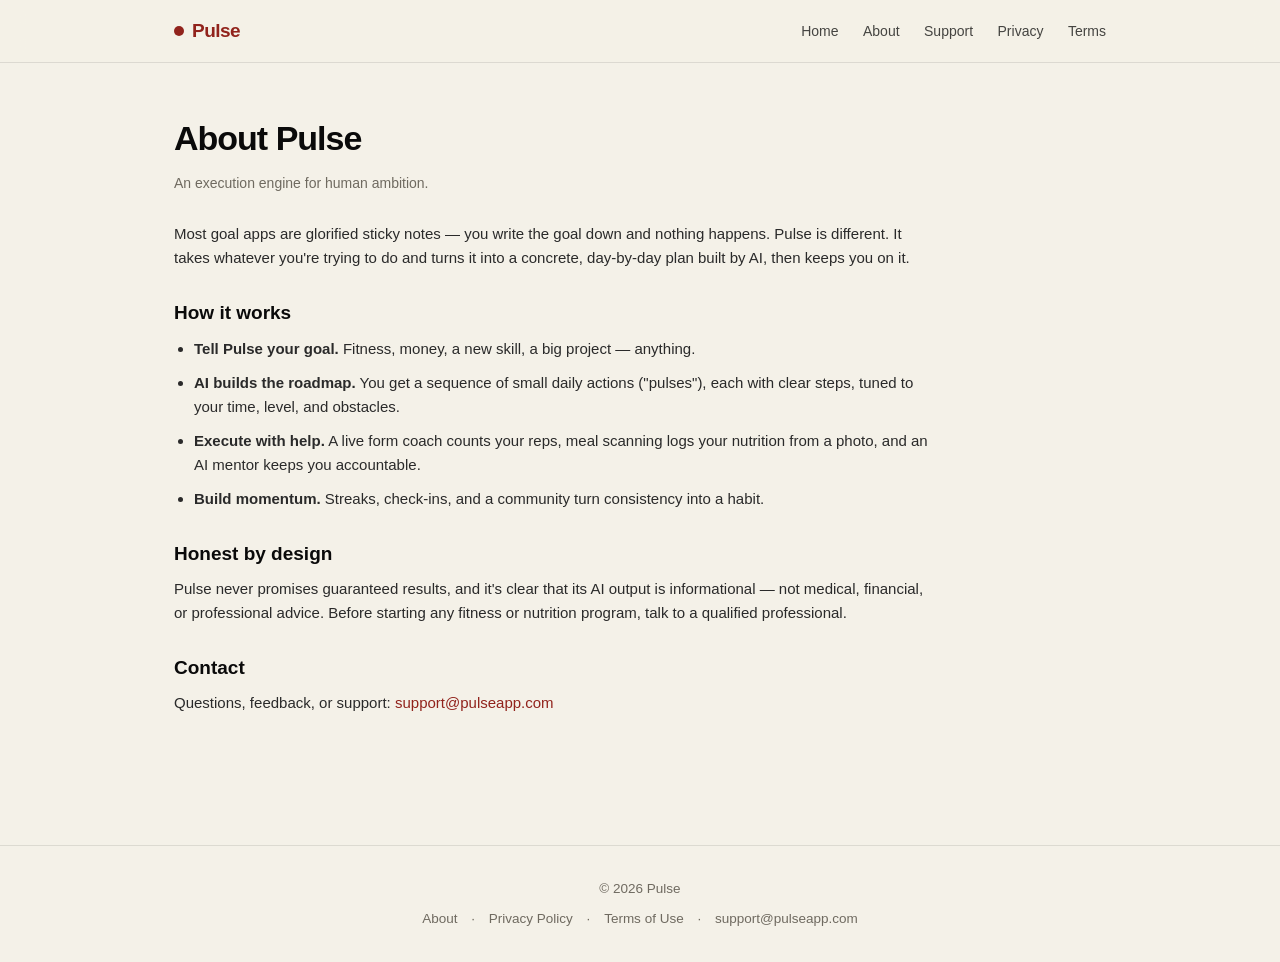
==== about.html @ 6c97bfaf "Pulse marketing site" ====
<!DOCTYPE html>
<html lang="en">
<head>
  <meta charset="UTF-8" />
  <meta name="viewport" content="width=device-width, initial-scale=1.0" />
  <title>About — Pulse</title>
  <meta name="description" content="Pulse is an AI goal-achievement engine: it turns ambition into a daily plan and helps you actually finish what you start." />
  <link rel="stylesheet" href="style.css" />
</head>
<body>
  <header>
    <nav>
      <a class="brand" href="index.html"><span class="dot"></span> Pulse</a>
      <div class="navlinks">
        <a href="index.html">Home</a>
        <a href="about.html">About</a>
        <a href="support.html">Support</a>
        <a href="privacy.html">Privacy</a>
        <a href="terms.html">Terms</a>
      </div>
    </nav>
  </header>

  <main>
    <section class="legal">
      <h1>About Pulse</h1>
      <p class="eff">An execution engine for human ambition.</p>

      <p>Most goal apps are glorified sticky notes — you write the goal down and nothing happens. Pulse is different. It takes whatever you're trying to do and turns it into a concrete, day-by-day plan built by AI, then keeps you on it.</p>

      <h2>How it works</h2>
      <ul>
        <li><strong>Tell Pulse your goal.</strong> Fitness, money, a new skill, a big project — anything.</li>
        <li><strong>AI builds the roadmap.</strong> You get a sequence of small daily actions ("pulses"), each with clear steps, tuned to your time, level, and obstacles.</li>
        <li><strong>Execute with help.</strong> A live form coach counts your reps, meal scanning logs your nutrition from a photo, and an AI mentor keeps you accountable.</li>
        <li><strong>Build momentum.</strong> Streaks, check-ins, and a community turn consistency into a habit.</li>
      </ul>

      <h2>Honest by design</h2>
      <p>Pulse never promises guaranteed results, and it's clear that its AI output is informational — not medical, financial, or professional advice. Before starting any fitness or nutrition program, talk to a qualified professional.</p>

      <h2>Contact</h2>
      <p>Questions, feedback, or support: <a href="mailto:support@pulseapp.com">support@pulseapp.com</a></p>
    </section>
  </main>

  <footer>
    <div>© <span id="yr"></span> Pulse</div>
    <div style="margin-top:8px">
      <a href="about.html">About</a> ·
      <a href="privacy.html">Privacy Policy</a> ·
      <a href="terms.html">Terms of Use</a> ·
      <a href="mailto:support@pulseapp.com">support@pulseapp.com</a>
    </div>
  </footer>
  <script>document.getElementById('yr').textContent = new Date().getFullYear();</script>
</body>
</html>
---- style.css ----
/* Pulse — marketing site. Mirrors the app's palette:
   cream #F4F1E8, warm-dark #0E0C08, signal red #91231C, gold #C9A227. */
:root {
  --bg: #F4F1E8;
  --paper: #FDFBF4;
  --ink: #0A0A0A;
  --muted: #6F6A60;
  --signal: #91231C;
  --gold: #C9A227;
  --hair: rgba(10,10,10,0.10);
  --radius: 16px;
  --maxw: 980px;
}
* { box-sizing: border-box; margin: 0; padding: 0; }
html { scroll-behavior: smooth; }
body {
  font-family: -apple-system, BlinkMacSystemFont, "Segoe UI", Helvetica, Arial, sans-serif;
  background: var(--bg);
  color: var(--ink);
  line-height: 1.6;
  -webkit-font-smoothing: antialiased;
}
a { color: var(--signal); text-decoration: none; }
a:hover { text-decoration: underline; }

/* Header / nav */
header {
  position: sticky; top: 0; z-index: 10;
  background: rgba(244,241,232,0.85);
  backdrop-filter: saturate(180%) blur(12px);
  border-bottom: 1px solid var(--hair);
}
nav {
  max-width: var(--maxw); margin: 0 auto;
  display: flex; align-items: center; justify-content: space-between;
  padding: 16px 24px;
}
.brand { display: flex; align-items: center; gap: 8px; font-weight: 700; font-size: 19px; letter-spacing: -0.5px; }
.brand .dot { width: 10px; height: 10px; border-radius: 50%; background: var(--signal); display: inline-block; }
.navlinks a { color: var(--ink); font-size: 14px; margin-left: 20px; opacity: 0.75; }
.navlinks a:hover { opacity: 1; text-decoration: none; }

/* Layout */
main { max-width: var(--maxw); margin: 0 auto; padding: 0 24px; }

/* Hero — copy + device side by side */
.hero {
  display: flex; align-items: center; justify-content: space-between;
  gap: 56px; padding: 72px 0 56px; flex-wrap: wrap;
}
.hero-copy { flex: 1 1 380px; max-width: 540px; }
.hero h1 { font-size: clamp(40px, 7vw, 62px); line-height: 1.04; letter-spacing: -2px; font-weight: 700; }
.hero h1 .accent { color: var(--signal); }
.hero p.sub { font-size: clamp(16px, 2.4vw, 20px); color: var(--muted); margin: 20px 0 0; }
.hero-actions { margin-top: 30px; }
.hero-device { flex: 0 0 auto; }

.cta {
  display: inline-block;
  background: var(--signal); color: #fff; font-weight: 600; font-size: 16px;
  padding: 15px 32px; border-radius: 9999px;
}
.cta:hover { text-decoration: none; opacity: 0.92; }
.cta.secondary { background: transparent; color: var(--signal); border: 1.5px solid var(--signal); margin-left: 8px; }

/* Device / phone frame */
.device {
  width: 264px; padding: 11px; border-radius: 44px;
  background: linear-gradient(160deg, #1a1a1a, #050505);
  box-shadow: 0 34px 80px rgba(10,10,10,0.30), inset 0 0 0 1px rgba(255,255,255,0.06);
}
.device img { width: 100%; display: block; border-radius: 33px; background: #0E0C08; }

/* Sections */
.section { padding: 52px 0; border-top: 1px solid var(--hair); }
.section.first { border-top: none; }
.section h2 { font-size: clamp(26px, 4vw, 33px); letter-spacing: -1px; margin-bottom: 8px; }
.section .lead { color: var(--muted); margin-bottom: 30px; font-size: 16px; }

/* Feature grid */
.grid { display: grid; grid-template-columns: repeat(auto-fit, minmax(250px, 1fr)); gap: 16px; }
.card {
  background: var(--paper); border: 1px solid var(--hair);
  border-radius: var(--radius); padding: 24px;
}
.card .ico {
  width: 42px; height: 42px; border-radius: 12px;
  background: rgba(145,35,28,0.10); color: var(--signal);
  display: flex; align-items: center; justify-content: center; font-size: 21px; margin-bottom: 14px;
}
.card h3 { font-size: 17px; margin-bottom: 5px; letter-spacing: -0.2px; }
.card p { color: var(--muted); font-size: 14.5px; }

/* How it works */
.steps { display: grid; grid-template-columns: repeat(auto-fit, minmax(220px, 1fr)); gap: 16px; }
.step { background: var(--paper); border: 1px solid var(--hair); border-radius: var(--radius); padding: 24px; }
.step .n {
  width: 32px; height: 32px; border-radius: 50%;
  background: var(--signal); color: #fff;
  display: flex; align-items: center; justify-content: center;
  font-weight: 700; font-size: 15px; margin-bottom: 14px;
}
.step h3 { font-size: 16.5px; margin-bottom: 4px; }
.step p { color: var(--muted); font-size: 14.5px; }

/* Screenshot showcase — phone frames */
.shots {
  display: flex; gap: 26px; overflow-x: auto; padding: 8px 4px 24px;
  scroll-snap-type: x mandatory; -webkit-overflow-scrolling: touch;
}
.shot { flex: 0 0 auto; scroll-snap-align: center; text-align: center; }
.shot .device { width: 226px; }
.shot .cap { margin-top: 14px; color: var(--muted); font-size: 13.5px; max-width: 226px; }
.shot .cap b { color: var(--ink); display: block; font-size: 14.5px; margin-bottom: 2px; }

/* Pricing */
.plans { display: grid; grid-template-columns: repeat(auto-fit, minmax(230px, 1fr)); gap: 16px; }
.plan { background: var(--paper); border: 1px solid var(--hair); border-radius: var(--radius); padding: 26px; }
.plan.featured { border-color: var(--gold); box-shadow: 0 8px 30px rgba(201,162,39,0.12); }
.plan .tag { font-weight: 700; font-size: 16px; }
.plan .tag .badge { font-size: 11px; color: var(--gold); border: 1px solid var(--gold); border-radius: 999px; padding: 2px 8px; margin-left: 6px; vertical-align: middle; }
.plan .price { font-size: 36px; font-weight: 700; letter-spacing: -1px; margin: 8px 0 16px; }
.plan ul { list-style: none; }
.plan li { padding: 6px 0; font-size: 14.5px; color: var(--ink); }
.plan li::before { content: "✓ "; color: var(--signal); font-weight: 700; }

/* FAQ */
.faq details { background: var(--paper); border: 1px solid var(--hair); border-radius: 12px; padding: 2px 20px; margin-bottom: 10px; }
.faq summary { cursor: pointer; font-weight: 600; padding: 16px 0; list-style: none; font-size: 15.5px; display: flex; justify-content: space-between; align-items: center; gap: 12px; }
.faq summary::-webkit-details-marker { display: none; }
.faq summary::after { content: "+"; color: var(--signal); font-weight: 700; font-size: 20px; }
.faq details[open] summary::after { content: "\2013"; }
.faq details p { color: var(--muted); padding: 0 0 16px; font-size: 14.5px; }

/* CTA band */
.band { text-align: center; background: var(--paper); border: 1px solid var(--hair); border-radius: 22px; padding: 48px 24px; }

/* Legal pages */
.legal { padding: 48px 0 80px; max-width: 760px; }
.legal h1 { font-size: 34px; letter-spacing: -1px; margin-bottom: 6px; }
.legal .eff { color: var(--muted); font-size: 14px; margin-bottom: 28px; }
.legal h2 { font-size: 19px; margin: 28px 0 8px; }
.legal p, .legal li { color: #2a2a2a; font-size: 15px; margin-bottom: 10px; }
.legal ul { margin-left: 20px; margin-bottom: 12px; }
.legal .banner {
  background: rgba(145,35,28,0.08);
  border: 1px solid rgba(145,35,28,0.25);
  border-radius: 12px;
  padding: 14px 16px;
  color: var(--signal);
  font-weight: 600;
  font-size: 13.5px;
  margin: 8px 0 24px;
}

/* Footer */
footer {
  border-top: 1px solid var(--hair); margin-top: 40px;
  padding: 32px 24px; text-align: center; color: var(--muted); font-size: 13.5px;
}
footer a { color: var(--muted); margin: 0 10px; }

@media (max-width: 720px) {
  .hero { padding-top: 48px; gap: 36px; }
  .hero-device { margin: 0 auto; }
}

@media (prefers-color-scheme: dark) {
  :root {
    --bg: #0E0C08; --paper: #181612; --ink: #F4F1E8; --muted: #A29C90;
    --signal: #D24438; --hair: rgba(244,241,232,0.12);
  }
  header { background: rgba(14,12,8,0.85); }
  .legal p, .legal li { color: #d8d3c7; }
  .device { box-shadow: 0 34px 80px rgba(0,0,0,0.5), inset 0 0 0 1px rgba(255,255,255,0.08); }
}
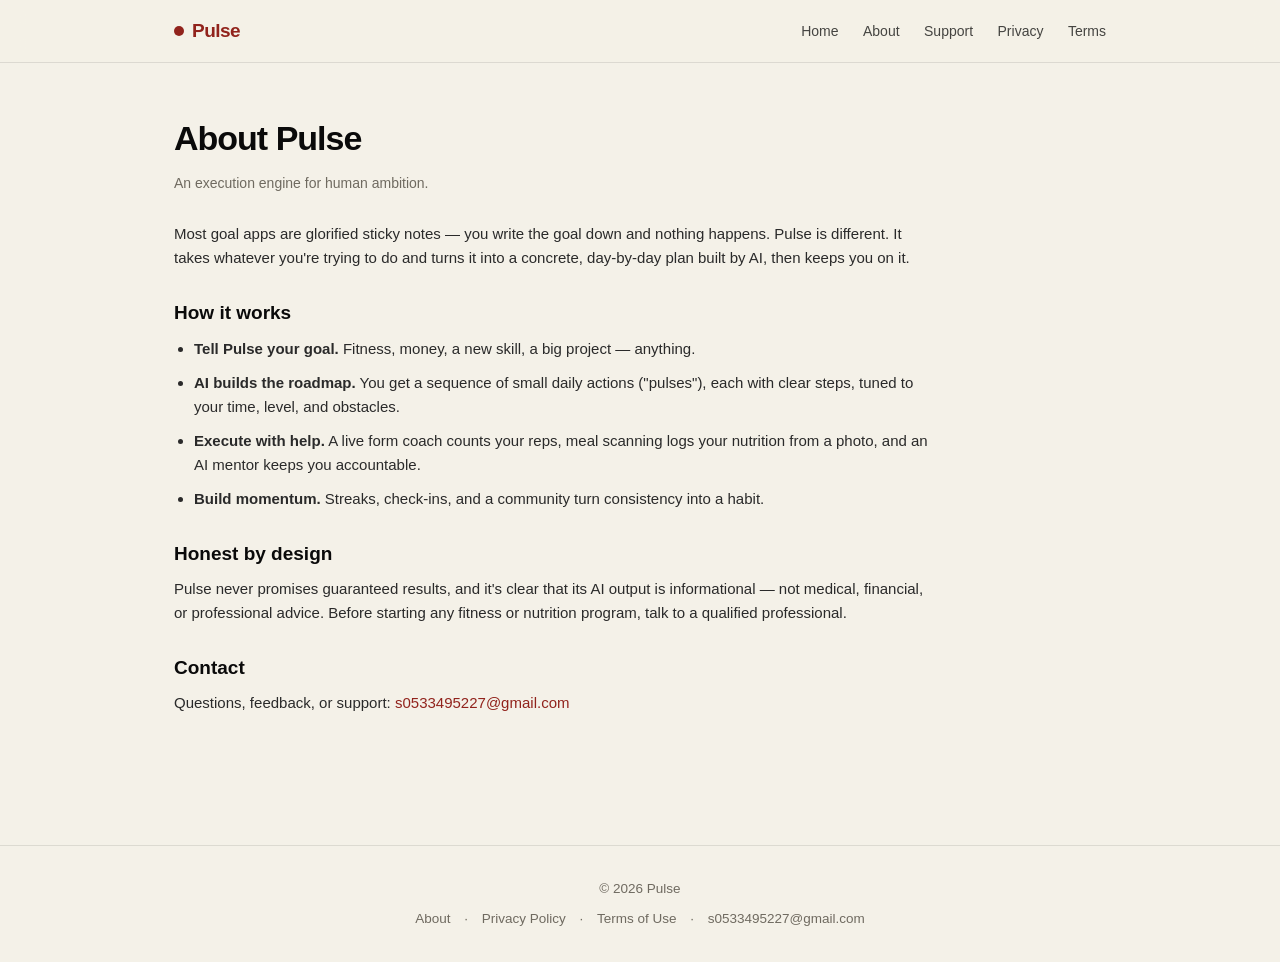
==== commit 5a15dd4c: "Update site contact email to s0533495227@gmail.com; remove placeholder pulseapp.com domain" ====
--- a/about.html
+++ b/about.html
@@ -40,7 +40,7 @@
       <p>Pulse never promises guaranteed results, and it's clear that its AI output is informational — not medical, financial, or professional advice. Before starting any fitness or nutrition program, talk to a qualified professional.</p>
 
       <h2>Contact</h2>
-      <p>Questions, feedback, or support: <a href="mailto:support@pulseapp.com">support@pulseapp.com</a></p>
+      <p>Questions, feedback, or support: <a href="mailto:s0533495227@gmail.com">s0533495227@gmail.com</a></p>
     </section>
   </main>
 
@@ -50,7 +50,7 @@
       <a href="about.html">About</a> ·
       <a href="privacy.html">Privacy Policy</a> ·
       <a href="terms.html">Terms of Use</a> ·
-      <a href="mailto:support@pulseapp.com">support@pulseapp.com</a>
+      <a href="mailto:s0533495227@gmail.com">s0533495227@gmail.com</a>
     </div>
   </footer>
   <script>document.getElementById('yr').textContent = new Date().getFullYear();</script>
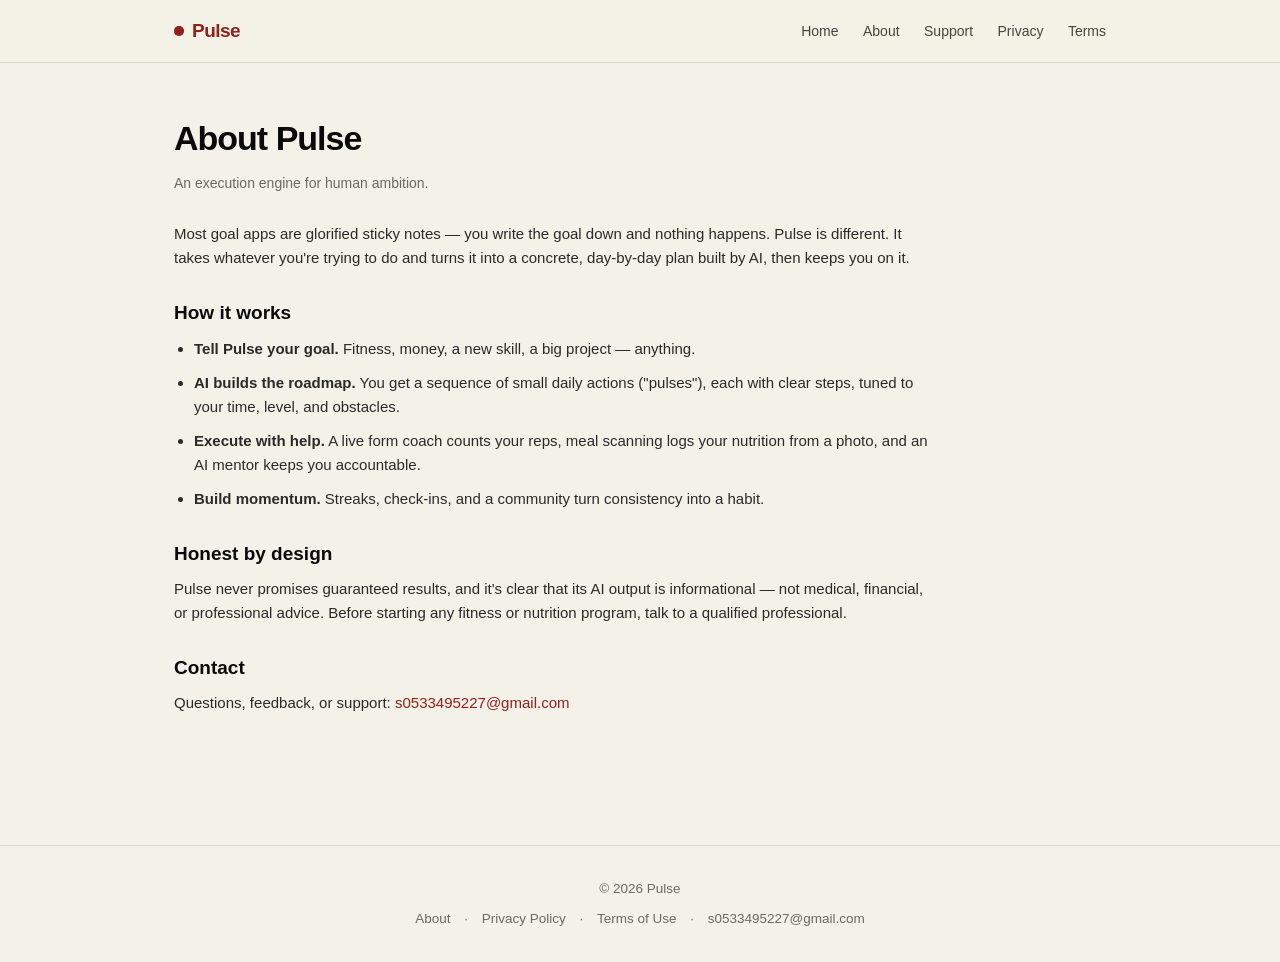
==== commit be921c7e: "Sync site to app: DeepSeek (not Groq/Firebase), single $10 Pro plan, coach wording, current legal" ====
--- a/about.html
+++ b/about.html
@@ -6,6 +6,12 @@
   <title>About — Pulse</title>
   <meta name="description" content="Pulse is an AI goal-achievement engine: it turns ambition into a daily plan and helps you actually finish what you start." />
   <link rel="stylesheet" href="style.css" />
+  <link rel="icon" type="image/png" sizes="32x32" href="assets/favicon-32.png" />
+  <link rel="icon" type="image/png" sizes="192x192" href="assets/favicon-192.png" />
+  <link rel="apple-touch-icon" href="assets/apple-touch-icon.png" />
+  <link rel="manifest" href="site.webmanifest" />
+  <meta name="theme-color" content="#91231C" media="(prefers-color-scheme: light)" />
+  <meta name="theme-color" content="#0E0C08" media="(prefers-color-scheme: dark)" />
 </head>
 <body>
   <header>
@@ -53,6 +59,6 @@
       <a href="mailto:s0533495227@gmail.com">s0533495227@gmail.com</a>
     </div>
   </footer>
-  <script>document.getElementById('yr').textContent = new Date().getFullYear();</script>
+  <script src="main.js" defer></script>
 </body>
 </html>
--- a/style.css
+++ b/style.css
@@ -174,3 +174,98 @@
   .legal p, .legal li { color: #d8d3c7; }
   .device { box-shadow: 0 34px 80px rgba(0,0,0,0.5), inset 0 0 0 1px rgba(255,255,255,0.08); }
 }
+
+/* ============================================================
+   Micro-interactions — make the page feel alive
+   ============================================================ */
+
+/* Brand dot: a living "pulse" ring, on-brand for the product. */
+.brand .dot { position: relative; }
+.brand .dot::after {
+  content: ""; position: absolute; inset: 0; border-radius: 50%;
+  background: var(--signal); opacity: 0.55;
+  animation: pulsering 2.4s ease-out infinite;
+}
+@keyframes pulsering {
+  0%   { transform: scale(1);   opacity: 0.55; }
+  70%  { transform: scale(2.6); opacity: 0; }
+  100% { transform: scale(2.6); opacity: 0; }
+}
+
+/* Nav links: sliding underline on hover. */
+.navlinks a { position: relative; transition: opacity .2s ease; }
+.navlinks a::after {
+  content: ""; position: absolute; left: 0; bottom: -4px; height: 2px; width: 100%;
+  background: var(--signal); border-radius: 2px;
+  transform: scaleX(0); transform-origin: left; transition: transform .28s cubic-bezier(.2,.7,.2,1);
+}
+.navlinks a:hover::after { transform: scaleX(1); }
+
+/* Buttons: hover lift + press feedback. */
+.cta {
+  transition: transform .18s cubic-bezier(.2,.7,.2,1), box-shadow .22s ease, opacity .2s ease, background .2s ease;
+  will-change: transform;
+}
+.cta:hover { transform: translateY(-2px); box-shadow: 0 12px 26px rgba(145,35,28,0.28); }
+.cta:active { transform: translateY(0) scale(0.98); box-shadow: 0 4px 12px rgba(145,35,28,0.22); }
+.cta.secondary:hover { box-shadow: 0 10px 22px rgba(145,35,28,0.16); background: rgba(145,35,28,0.06); }
+
+/* Cards / steps / plans / shots: hover lift with a warmer shadow. */
+.card, .step, .plan {
+  transition: transform .28s cubic-bezier(.2,.7,.2,1), box-shadow .28s ease, border-color .28s ease;
+  will-change: transform;
+}
+.card:hover, .step:hover {
+  transform: translateY(-6px);
+  box-shadow: 0 18px 40px rgba(10,10,10,0.12);
+  border-color: rgba(145,35,28,0.28);
+}
+.plan:hover { transform: translateY(-6px); box-shadow: 0 18px 44px rgba(10,10,10,0.14); }
+.plan.featured:hover { box-shadow: 0 20px 50px rgba(201,162,39,0.22); }
+
+/* Card icon: gentle pop when its card is hovered. */
+.card .ico { transition: transform .3s cubic-bezier(.2,.7,.2,1), background .3s ease; }
+.card:hover .ico { transform: scale(1.12) rotate(-4deg); background: rgba(145,35,28,0.16); }
+
+/* Step number: subtle spin-in feel on hover. */
+.step .n { transition: transform .3s cubic-bezier(.2,.7,.2,1); }
+.step:hover .n { transform: scale(1.1) rotate(6deg); }
+
+/* Screenshot devices: lift + lighten shadow on hover. */
+.shot .device { transition: transform .3s cubic-bezier(.2,.7,.2,1), box-shadow .3s ease; }
+.shot:hover .device { transform: translateY(-8px) rotate(-1deg); box-shadow: 0 40px 90px rgba(10,10,10,0.35); }
+
+/* FAQ: animate the open/close marker + reveal the answer. */
+.faq summary::after { transition: transform .25s ease; }
+.faq details[open] summary::after { transform: rotate(180deg); }
+.faq details { transition: border-color .25s ease, box-shadow .25s ease; }
+.faq details[open] { box-shadow: 0 8px 24px rgba(10,10,10,0.07); }
+.faq details[open] p { animation: faqfade .35s ease both; }
+@keyframes faqfade { from { opacity: 0; transform: translateY(-6px); } to { opacity: 1; transform: none; } }
+
+/* Footer links: same sliding underline cue. */
+footer a { position: relative; transition: color .2s ease; }
+footer a:hover { color: var(--ink); text-decoration: none; }
+
+/* Scroll-reveal: only active once JS adds .reveal-on (no-JS sees everything). */
+.reveal-on .reveal {
+  opacity: 0; transform: translateY(24px);
+  transition: opacity .7s cubic-bezier(.2,.7,.2,1), transform .7s cubic-bezier(.2,.7,.2,1);
+}
+.reveal-on .reveal.in { opacity: 1; transform: none; }
+
+/* Hero entrance on load. */
+.reveal-on .hero-copy { animation: rise .8s cubic-bezier(.2,.7,.2,1) both; }
+.reveal-on .hero-device { animation: rise .8s cubic-bezier(.2,.7,.2,1) .12s both; }
+@keyframes rise { from { opacity: 0; transform: translateY(28px); } to { opacity: 1; transform: none; } }
+
+/* Respect users who prefer less motion — disable all of the above. */
+@media (prefers-reduced-motion: reduce) {
+  html { scroll-behavior: auto; }
+  .brand .dot::after { animation: none; display: none; }
+  .reveal-on .reveal { opacity: 1 !important; transform: none !important; transition: none; }
+  .reveal-on .hero-copy, .reveal-on .hero-device { animation: none; }
+  .cta, .card, .step, .plan, .shot .device, .card .ico, .step .n { transition: none; }
+  .cta:hover, .card:hover, .step:hover, .plan:hover, .shot:hover .device { transform: none; }
+  .faq details[open] p { animation: none; }
+}
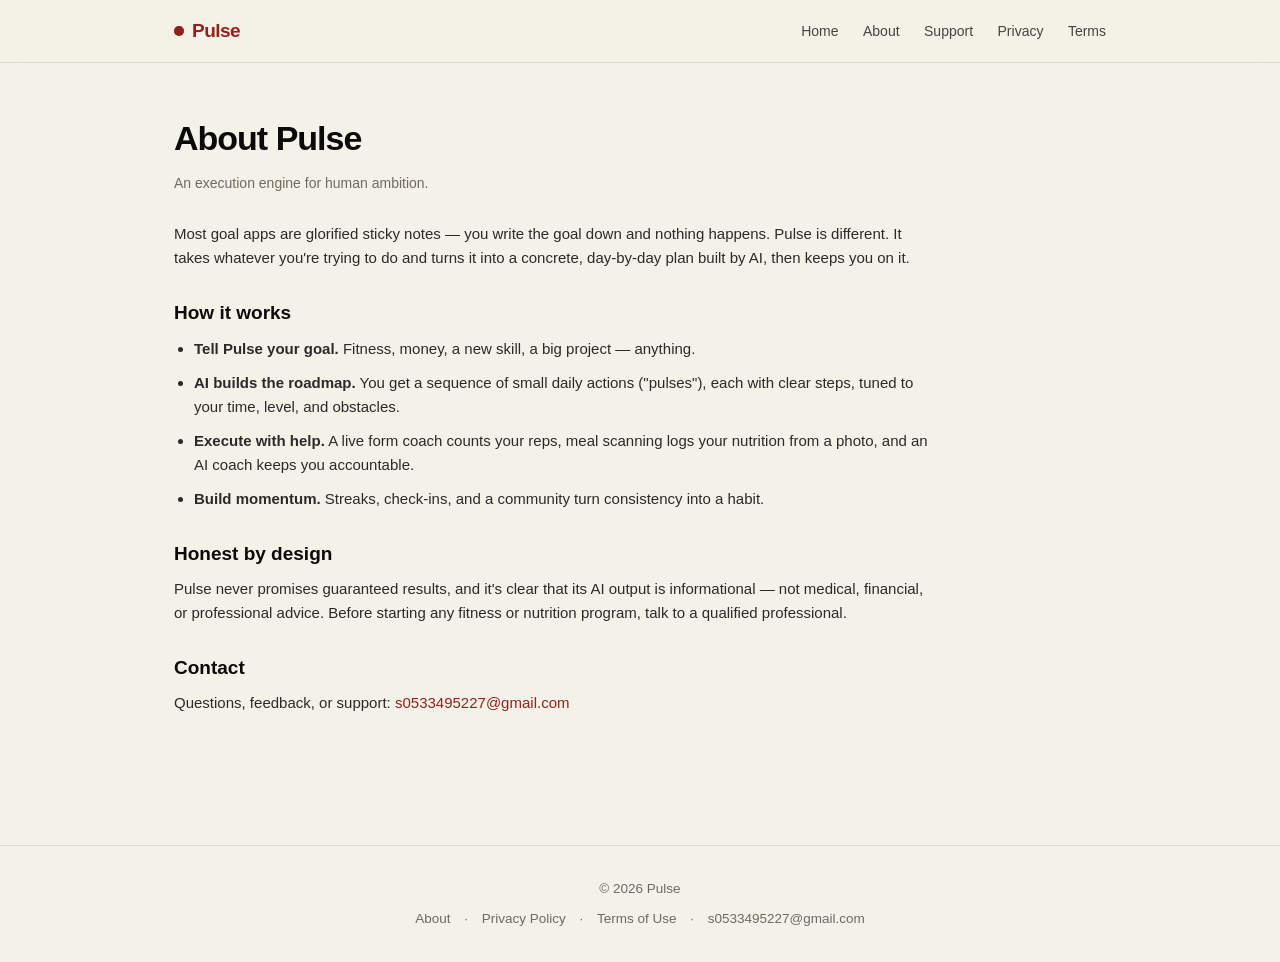
==== commit f89aa343: "Finish app-parity sync: support/about coach wording, single Pro plan, fresh dashboard screenshot, co" ====
--- a/about.html
+++ b/about.html
@@ -38,7 +38,7 @@
       <ul>
         <li><strong>Tell Pulse your goal.</strong> Fitness, money, a new skill, a big project — anything.</li>
         <li><strong>AI builds the roadmap.</strong> You get a sequence of small daily actions ("pulses"), each with clear steps, tuned to your time, level, and obstacles.</li>
-        <li><strong>Execute with help.</strong> A live form coach counts your reps, meal scanning logs your nutrition from a photo, and an AI mentor keeps you accountable.</li>
+        <li><strong>Execute with help.</strong> A live form coach counts your reps, meal scanning logs your nutrition from a photo, and an AI coach keeps you accountable.</li>
         <li><strong>Build momentum.</strong> Streaks, check-ins, and a community turn consistency into a habit.</li>
       </ul>
 
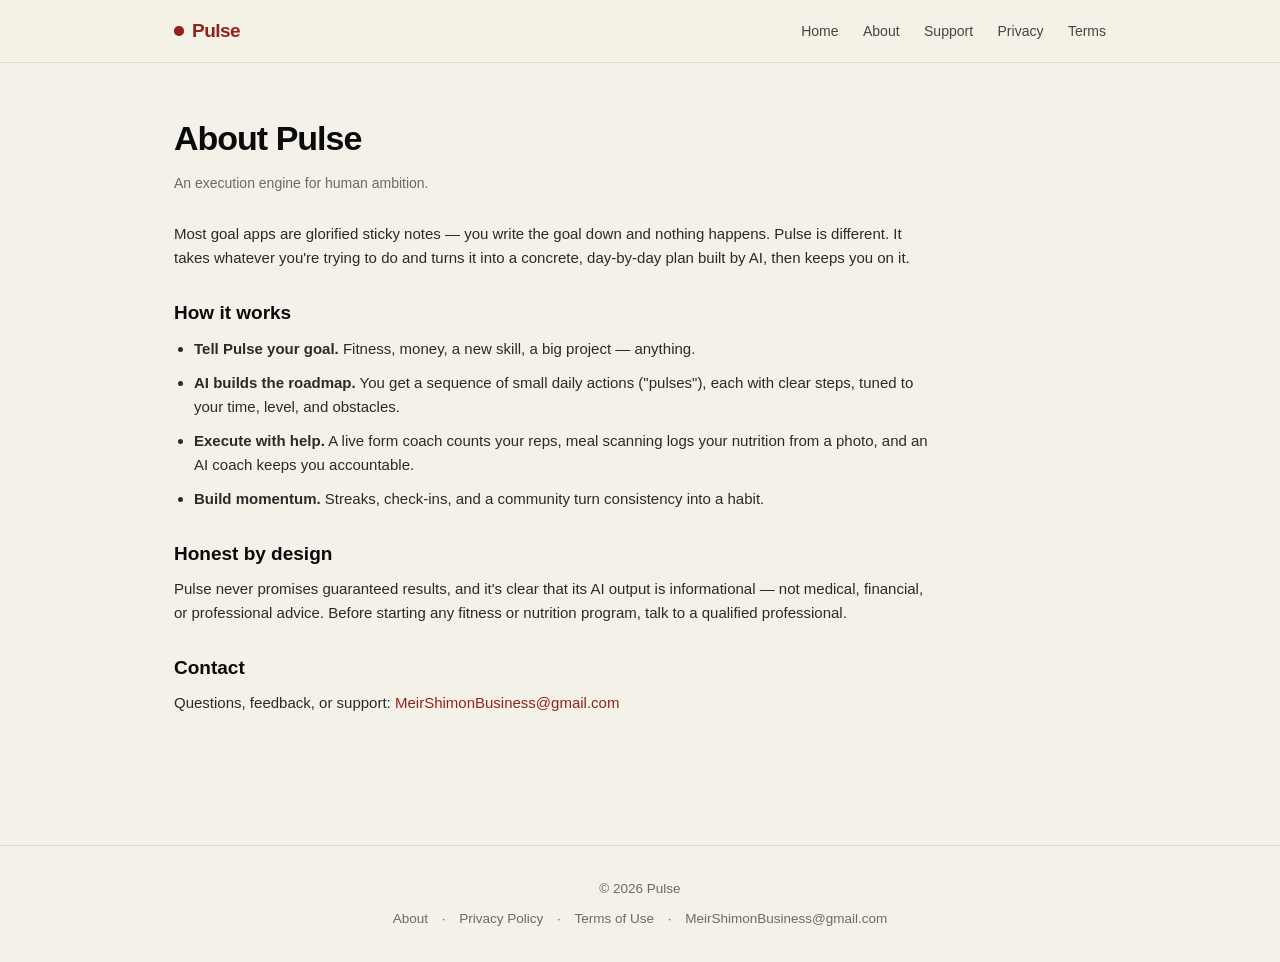
==== commit c6e3560e: "Update all contact emails to MeirShimonBusiness@gmail.com" ====
--- a/about.html
+++ b/about.html
@@ -46,7 +46,7 @@
       <p>Pulse never promises guaranteed results, and it's clear that its AI output is informational — not medical, financial, or professional advice. Before starting any fitness or nutrition program, talk to a qualified professional.</p>
 
       <h2>Contact</h2>
-      <p>Questions, feedback, or support: <a href="mailto:s0533495227@gmail.com">s0533495227@gmail.com</a></p>
+      <p>Questions, feedback, or support: <a href="mailto:MeirShimonBusiness@gmail.com">MeirShimonBusiness@gmail.com</a></p>
     </section>
   </main>
 
@@ -56,7 +56,7 @@
       <a href="about.html">About</a> ·
       <a href="privacy.html">Privacy Policy</a> ·
       <a href="terms.html">Terms of Use</a> ·
-      <a href="mailto:s0533495227@gmail.com">s0533495227@gmail.com</a>
+      <a href="mailto:MeirShimonBusiness@gmail.com">MeirShimonBusiness@gmail.com</a>
     </div>
   </footer>
   <script src="main.js" defer></script>
--- a/style.css
+++ b/style.css
@@ -259,6 +259,28 @@
 .reveal-on .hero-device { animation: rise .8s cubic-bezier(.2,.7,.2,1) .12s both; }
 @keyframes rise { from { opacity: 0; transform: translateY(28px); } to { opacity: 1; transform: none; } }
 
+/* Scroll-progress bar — a thin signal-red line at the very top that fills as
+   you scroll. Subtle "alive" cue that also aids orientation on long pages. */
+.scrollbar {
+  position: fixed; top: 0; left: 0; height: 3px; width: 0%;
+  background: linear-gradient(90deg, var(--signal), var(--gold));
+  z-index: 50; border-radius: 0 2px 2px 0;
+  transition: width .08s linear;
+}
+
+/* "Free" tag on the Custom Workout card. */
+.freetag {
+  font-size: 11px; font-weight: 700; color: var(--signal);
+  border: 1px solid var(--signal); border-radius: 999px;
+  padding: 1px 8px; margin-left: 6px; vertical-align: middle;
+  letter-spacing: 0.2px;
+}
+
+/* Hero device: a slow, gentle float so the screenshot feels live (not static).
+   Starts only after the load-in animation, and never under reduced-motion. */
+.reveal-on .hero-device { animation: rise .8s cubic-bezier(.2,.7,.2,1) .12s both, floaty 6s ease-in-out 1s infinite; }
+@keyframes floaty { 0%,100% { transform: translateY(0); } 50% { transform: translateY(-10px); } }
+
 /* Respect users who prefer less motion — disable all of the above. */
 @media (prefers-reduced-motion: reduce) {
   html { scroll-behavior: auto; }
@@ -268,4 +290,5 @@
   .cta, .card, .step, .plan, .shot .device, .card .ico, .step .n { transition: none; }
   .cta:hover, .card:hover, .step:hover, .plan:hover, .shot:hover .device { transform: none; }
   .faq details[open] p { animation: none; }
-}
+  .scrollbar { display: none; }
+}
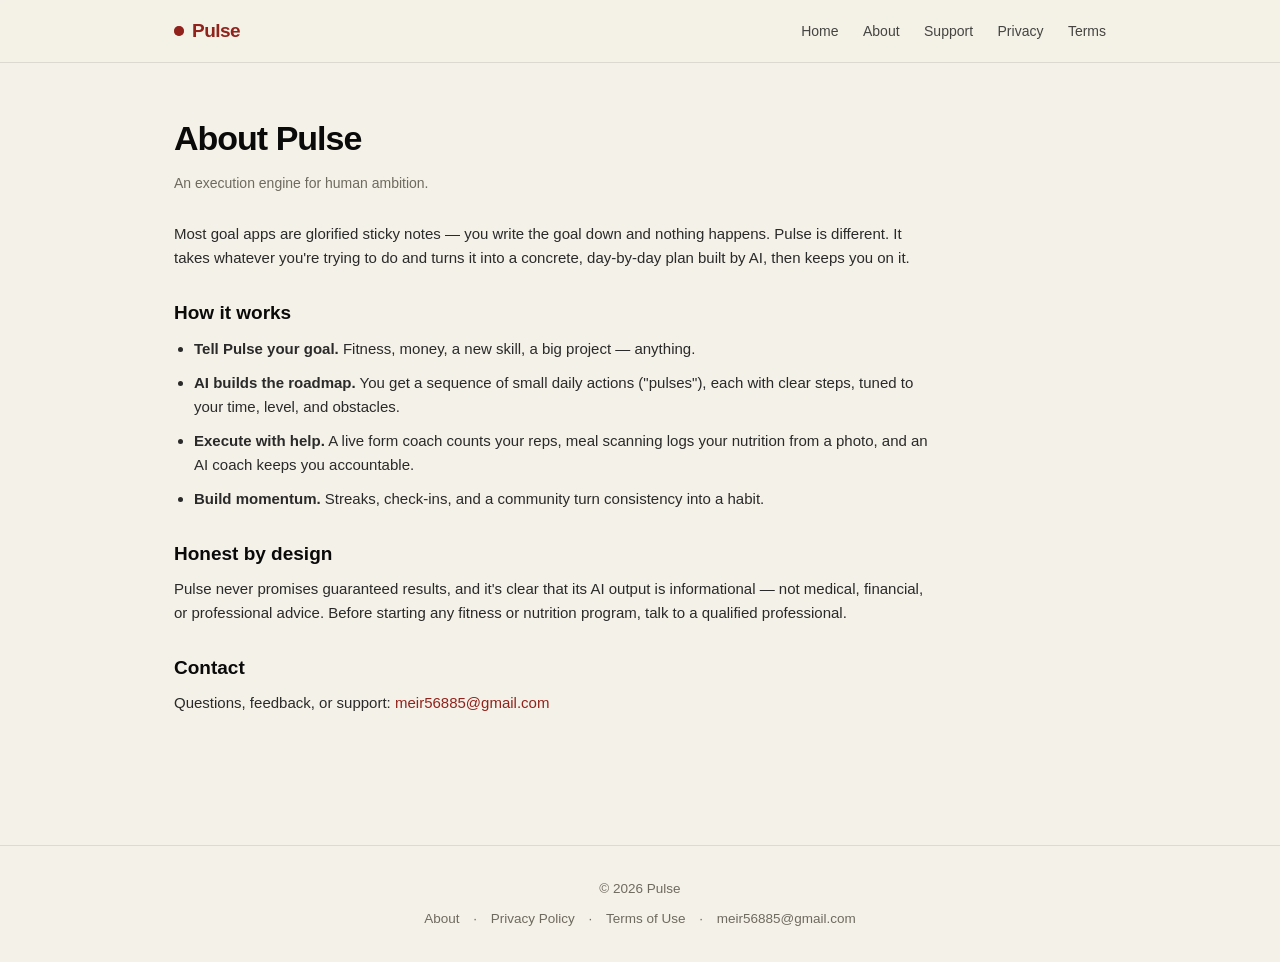
==== commit 247fa840: "Update all contact emails to meir56885@gmail.com" ====
--- a/about.html
+++ b/about.html
@@ -46,7 +46,7 @@
       <p>Pulse never promises guaranteed results, and it's clear that its AI output is informational — not medical, financial, or professional advice. Before starting any fitness or nutrition program, talk to a qualified professional.</p>
 
       <h2>Contact</h2>
-      <p>Questions, feedback, or support: <a href="mailto:MeirShimonBusiness@gmail.com">MeirShimonBusiness@gmail.com</a></p>
+      <p>Questions, feedback, or support: <a href="mailto:meir56885@gmail.com">meir56885@gmail.com</a></p>
     </section>
   </main>
 
@@ -56,7 +56,7 @@
       <a href="about.html">About</a> ·
       <a href="privacy.html">Privacy Policy</a> ·
       <a href="terms.html">Terms of Use</a> ·
-      <a href="mailto:MeirShimonBusiness@gmail.com">MeirShimonBusiness@gmail.com</a>
+      <a href="mailto:meir56885@gmail.com">meir56885@gmail.com</a>
     </div>
   </footer>
   <script src="main.js" defer></script>
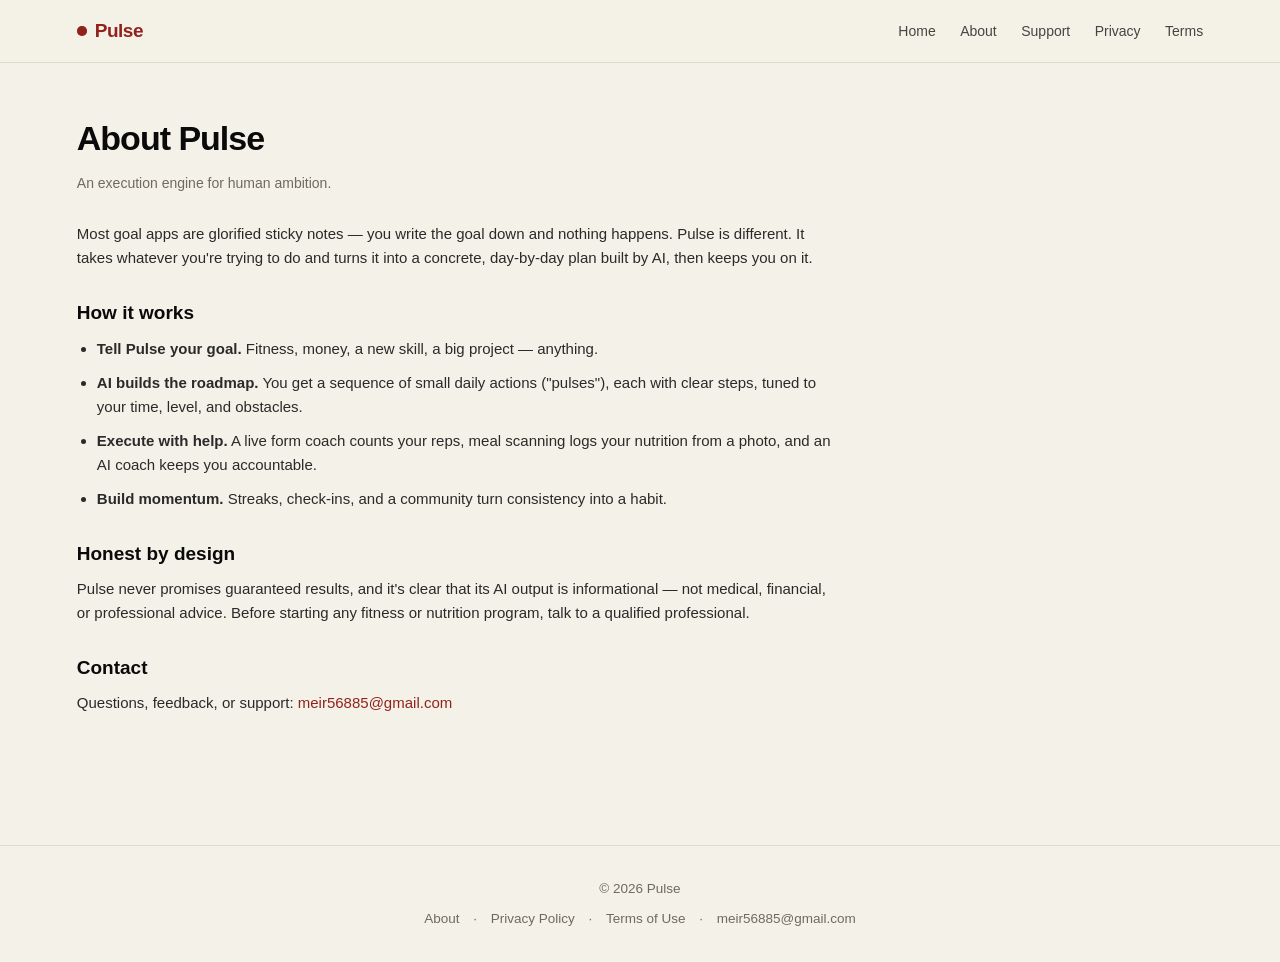
==== commit ec8a73d6: "Harden favicon: add SVG + .ico, cache-bust PNGs, shortcut-icon link across all pages Browsers cache " ====
--- a/about.html
+++ b/about.html
@@ -6,9 +6,11 @@
   <title>About — Pulse</title>
   <meta name="description" content="Pulse is an AI goal-achievement engine: it turns ambition into a daily plan and helps you actually finish what you start." />
   <link rel="stylesheet" href="style.css" />
-  <link rel="icon" type="image/png" sizes="32x32" href="assets/favicon-32.png" />
-  <link rel="icon" type="image/png" sizes="192x192" href="assets/favicon-192.png" />
-  <link rel="apple-touch-icon" href="assets/apple-touch-icon.png" />
+  <link rel="icon" type="image/svg+xml" href="assets/favicon.svg" />
+  <link rel="icon" type="image/png" sizes="32x32" href="assets/favicon-32.png?v=2" />
+  <link rel="icon" type="image/png" sizes="192x192" href="assets/favicon-192.png?v=2" />
+  <link rel="shortcut icon" href="favicon.ico" />
+  <link rel="apple-touch-icon" href="assets/apple-touch-icon.png?v=2" />
   <link rel="manifest" href="site.webmanifest" />
   <meta name="theme-color" content="#91231C" media="(prefers-color-scheme: light)" />
   <meta name="theme-color" content="#0E0C08" media="(prefers-color-scheme: dark)" />
--- a/style.css
+++ b/style.css
@@ -10,6 +10,10 @@
   --hair: rgba(10,10,10,0.10);
   --radius: 16px;
   --maxw: 980px;
+  /* Full-bleed page gutter. Used for nav/main/footer side padding AND for the
+     hero backdrop's horizontal bleed, so the aurora reaches the screen edges
+     without ever overflowing past them (no horizontal scrollbar). */
+  --page-pad: clamp(20px, 6vw, 120px);
 }
 * { box-sizing: border-box; margin: 0; padding: 0; }
 html { scroll-behavior: smooth; }
@@ -292,3 +296,183 @@
   .faq details[open] p { animation: none; }
   .scrollbar { display: none; }
 }
+
+/* ============================================================
+   "Pro Max" layer — premium hero, motion, stat band, polish
+   ============================================================ */
+
+/* Hero: animated aurora glow + a drawing EKG "pulse" line behind the copy. */
+.hero { position: relative; isolation: isolate; }
+/* Horizontal bleed equals the page gutter, so the aurora/EKG backdrop reaches
+   exactly the screen edges (full-bleed) without overflowing past them — no
+   horizontal scrollbar. Vertical bleed (-16%/-8%) stays for a soft top/bottom
+   fade and is clipped by the viewport, so it never adds scroll. */
+.hero-bg { position: absolute; inset: -16% calc(-1 * var(--page-pad)) -8%; z-index: -1; overflow: hidden; pointer-events: none; }
+/* Additive `screen` blend so the blooms read as glowing LIGHT on the dark hero
+   (rich, premium) instead of flat colored discs. */
+.aurora { position: absolute; border-radius: 50%; filter: blur(60px); opacity: 0.9; mix-blend-mode: screen; }
+.aurora.a1 { width: 560px; height: 560px; top: -120px; left: 4%;  background: radial-gradient(circle, rgba(145,35,28,0.85), transparent 70%); animation: drift1 19s ease-in-out infinite; }
+.aurora.a2 { width: 480px; height: 480px; top: 0;      right: 0;   background: radial-gradient(circle, rgba(201,162,39,0.78), transparent 70%); animation: drift2 23s ease-in-out infinite; }
+.aurora.a3 { width: 420px; height: 420px; bottom: -80px; left: 34%; background: radial-gradient(circle, rgba(145,35,28,0.62), transparent 70%); animation: drift3 21s ease-in-out infinite; }
+@keyframes drift1 { 0%,100% { transform: translate(0,0) scale(1); } 50% { transform: translate(46px,30px) scale(1.08); } }
+@keyframes drift2 { 0%,100% { transform: translate(0,0) scale(1); } 50% { transform: translate(-40px,24px) scale(1.05); } }
+@keyframes drift3 { 0%,100% { transform: translate(0,0) scale(1); } 50% { transform: translate(24px,-30px) scale(1.1); } }
+
+.ekg { position: absolute; left: 0; right: 0; bottom: 6%; width: 100%; height: 130px; color: var(--signal); opacity: 0.22; }
+.ekg path { stroke-dasharray: 2600; stroke-dashoffset: 2600; }
+.reveal-on .ekg path { animation: ekgdraw 3.0s cubic-bezier(.7,0,.3,1) .35s forwards; }
+@keyframes ekgdraw { to { stroke-dashoffset: 0; } }
+
+/* Hero kicker pill + section eyebrows. */
+.kicker {
+  display: inline-block; font-size: 12px; font-weight: 700; letter-spacing: 1.5px;
+  text-transform: uppercase; color: var(--signal);
+  background: rgba(145,35,28,0.08); border: 1px solid rgba(145,35,28,0.22);
+  padding: 5px 13px; border-radius: 999px; margin-bottom: 18px;
+}
+.eyebrow {
+  display: inline-flex; align-items: center; gap: 9px; font-size: 12px; font-weight: 700;
+  letter-spacing: 1.4px; text-transform: uppercase; color: var(--signal); margin-bottom: 10px;
+}
+.eyebrow::before { content: ""; width: 18px; height: 2px; background: var(--signal); border-radius: 2px; }
+
+/* Accent word: a slow red→gold→red shimmer sweep. */
+.hero h1 .accent {
+  background: linear-gradient(100deg, var(--signal) 28%, var(--gold) 50%, var(--signal) 72%);
+  background-size: 220% auto; -webkit-background-clip: text; background-clip: text;
+  -webkit-text-fill-color: transparent; color: transparent;
+  animation: shimmer 5.5s linear infinite;
+}
+@keyframes shimmer { to { background-position: 220% center; } }
+
+/* Stat band — animated count-up numbers. */
+.statband { display: grid; grid-template-columns: repeat(4, 1fr); gap: 16px; padding: 4px 0 44px; }
+.stat {
+  text-align: center; padding: 20px 10px; background: var(--paper);
+  border: 1px solid var(--hair); border-radius: var(--radius);
+  transition: transform .28s cubic-bezier(.2,.7,.2,1), box-shadow .28s ease, border-color .28s ease;
+}
+.stat:hover { transform: translateY(-4px); box-shadow: 0 16px 36px rgba(10,10,10,0.10); border-color: rgba(145,35,28,0.25); }
+.stat .num { font-size: clamp(30px, 5vw, 42px); font-weight: 800; letter-spacing: -1.5px; color: var(--ink); font-variant-numeric: tabular-nums; line-height: 1; }
+.stat .num .pre, .stat .num .suf { color: var(--signal); }
+.stat .lbl { font-size: 12.5px; color: var(--muted); margin-top: 7px; }
+@media (max-width: 720px) { .statband { grid-template-columns: repeat(2, 1fr); } }
+
+/* Nav: condense + add a shadow once you scroll; a solid CTA pill on the right. */
+header { transition: background .3s ease, box-shadow .3s ease; }
+header nav { transition: padding .3s ease; }
+header.scrolled { box-shadow: 0 6px 24px rgba(10,10,10,0.07); }
+header.scrolled nav { padding-top: 10px; padding-bottom: 10px; }
+.navlinks .navcta {
+  background: var(--signal); color: #fff !important; opacity: 1 !important;
+  padding: 8px 16px; border-radius: 999px; font-weight: 600;
+  transition: transform .18s cubic-bezier(.2,.7,.2,1), box-shadow .22s ease;
+}
+.navlinks .navcta::after { display: none !important; }
+.navlinks .navcta:hover { transform: translateY(-1px); box-shadow: 0 8px 18px rgba(145,35,28,0.28); }
+@media (max-width: 560px) { .navlinks a:not(.navcta) { display: none; } }
+
+/* Hero device: 3D tilt that follows the cursor (JS sets the transform). */
+.hero-device { perspective: 1000px; }
+#tilt .device { transition: transform .18s cubic-bezier(.2,.7,.2,1); transform-style: preserve-3d; will-change: transform; }
+
+@media (prefers-reduced-motion: reduce) {
+  .aurora { animation: none; }
+  .reveal-on .ekg path { animation: none; stroke-dashoffset: 0; }
+  .hero h1 .accent { animation: none; }
+  .stat { transition: none; }
+  .stat:hover { transform: none; }
+  #tilt .device { transition: none; transform: none !important; }
+}
+
+/* ============================================================
+   v2 — full-bleed layout · richer motion · mobile + iPad
+   (these override the earlier centered-column rules)
+   ============================================================ */
+
+/* Fill the whole screen — content spans the viewport with responsive gutters
+   instead of a narrow 980px column. Long text is capped for readability. */
+nav         { max-width: 100%; }
+header nav  { padding: 16px var(--page-pad); }
+main        { max-width: 100%; margin: 0; padding: 0 var(--page-pad); }
+footer      { padding-left: var(--page-pad); padding-right: var(--page-pad); }
+
+.hero        { min-height: 86vh; padding: 40px 0 64px; }
+.hero-copy   { max-width: 600px; }
+.section .lead { max-width: 820px; }
+.plans       { max-width: 760px; margin-left: auto; margin-right: auto; }  /* keep 2 plans tidy */
+
+/* Use the extra width on big screens (feature grid widens, doesn't just gap). */
+@media (min-width: 1600px) { .grid { grid-template-columns: repeat(4, 1fr); } }
+
+/* EKG: a lit pulse continuously travels the heartbeat line — alive, on-brand. */
+.ekg { opacity: 0.32; height: 150px; filter: drop-shadow(0 0 8px rgba(145,35,28,0.45)); }
+.ekg path { stroke-dasharray: 110 2600; stroke-dashoffset: 0; }
+.reveal-on .ekg path { animation: ekgtravel 3.6s linear infinite; }
+@keyframes ekgtravel { from { stroke-dashoffset: 2710; } to { stroke-dashoffset: 0; } }
+
+/* A touch more aurora presence. */
+.aurora.a1 { opacity: 0.62; }
+.aurora.a2 { opacity: 0.56; }
+
+/* CTA: a light sheen sweeps across on hover. */
+.cta { position: relative; overflow: hidden; }
+.cta::after {
+  content: ""; position: absolute; top: 0; left: -70%; width: 45%; height: 100%;
+  background: linear-gradient(120deg, transparent, rgba(255,255,255,0.35), transparent);
+  transform: skewX(-20deg); pointer-events: none;
+}
+.cta:hover::after { animation: sheen 0.85s ease; }
+@keyframes sheen { from { left: -70%; } to { left: 130%; } }
+
+/* 3D tilt scaffolding (JS sets the rotation on mouse-fine devices). */
+.grid, .steps, .plans { perspective: 1200px; }
+.card, .step, .plan { transform-style: preserve-3d; }
+
+/* ── iPad / tablet (≤ 1024px) ─────────────────────────────── */
+@media (max-width: 1024px) {
+  .hero { min-height: auto; padding: 36px 0 48px; gap: 40px; }
+  .grid { grid-template-columns: repeat(2, 1fr); }
+}
+
+/* ── Mobile (≤ 720px) ─────────────────────────────────────── */
+@media (max-width: 720px) {
+  /* Tighter mobile gutter. Drive it through the SAME variable the hero
+     backdrop bleed uses, so the aurora still reaches exactly the screen edges
+     with zero horizontal overflow (nav/main/footer padding follow the var). */
+  :root { --page-pad: 18px; }
+  header nav { padding: 12px var(--page-pad); }
+  .hero { flex-direction: column; text-align: center; gap: 26px; padding: 22px 0 40px; }
+  .hero-copy { max-width: 100%; }
+  .hero-actions { display: flex; flex-direction: column; gap: 12px; }
+  .hero-actions .cta { display: block; margin: 0; }
+  .cta.secondary { margin-left: 0; }
+  .hero-device { margin: 0 auto; }
+  .device { width: 232px; }
+  .grid { grid-template-columns: 1fr; }
+  .statband { grid-template-columns: repeat(2, 1fr); gap: 12px; }
+  .section .lead { max-width: 100%; }
+  .navlinks a:not(.navcta) { display: none; }   /* phones: brand + "Get the app" only */
+}
+
+/* ── Tablets / iPad portrait (721–980px) ─────────────────────
+   The hero copy + device wrap onto two lines here. Center both so the wrapped
+   phone reads as intentional (instead of stranded left with empty space). */
+@media (min-width: 721px) and (max-width: 980px) {
+  .hero { justify-content: center; text-align: center; gap: 36px; }
+  .hero-copy { max-width: 640px; flex-basis: 100%; }
+  .hero-actions { justify-content: center; }
+  .hero-device { margin: 0 auto; }
+}
+
+/* ── Small phones (≤ 380px) ───────────────────────────────── */
+@media (max-width: 380px) {
+  .device { width: 204px; }
+  .hero h1 { font-size: 38px; }
+}
+
+@media (prefers-reduced-motion: reduce) {
+  .reveal-on .ekg path { animation: none; stroke-dasharray: none; stroke-dashoffset: 0; }
+  .cta::after, .cta:hover::after { display: none; animation: none; }
+  .card, .step, .plan { transform: none !important; }
+}
